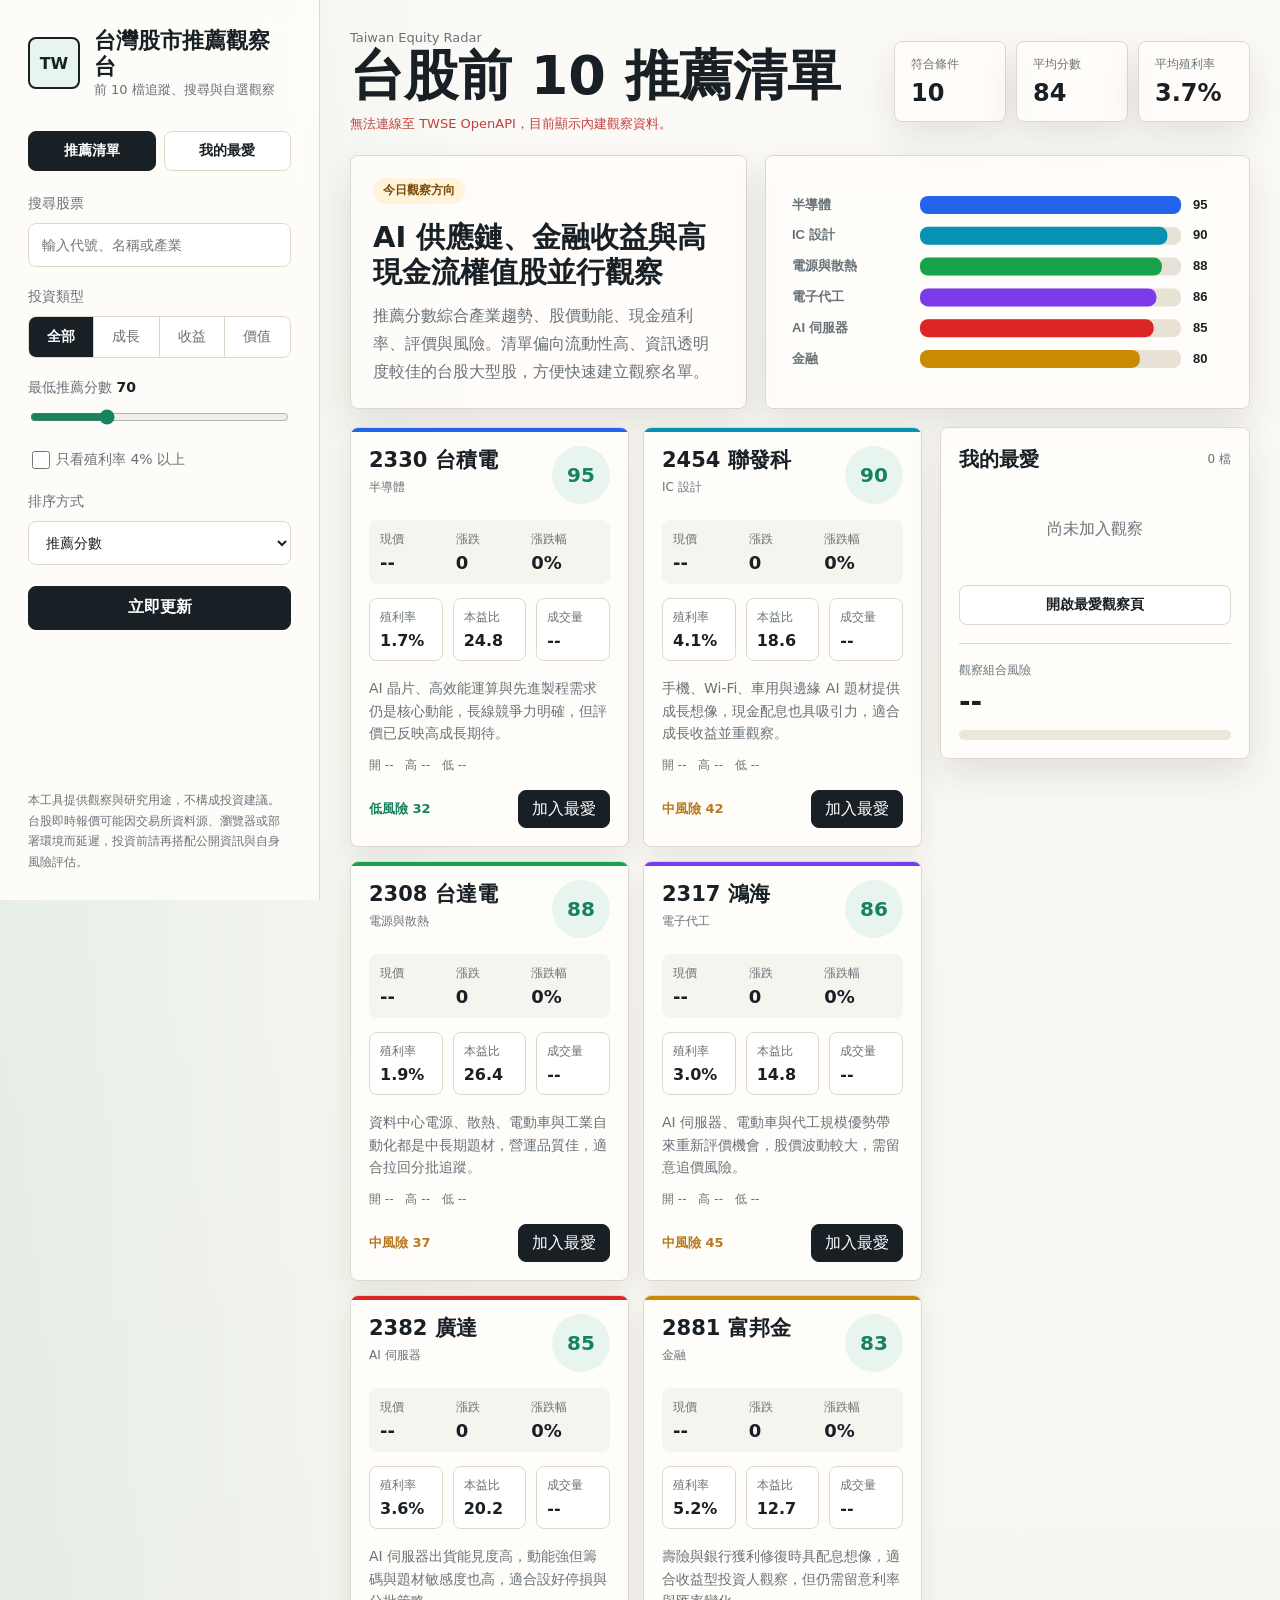
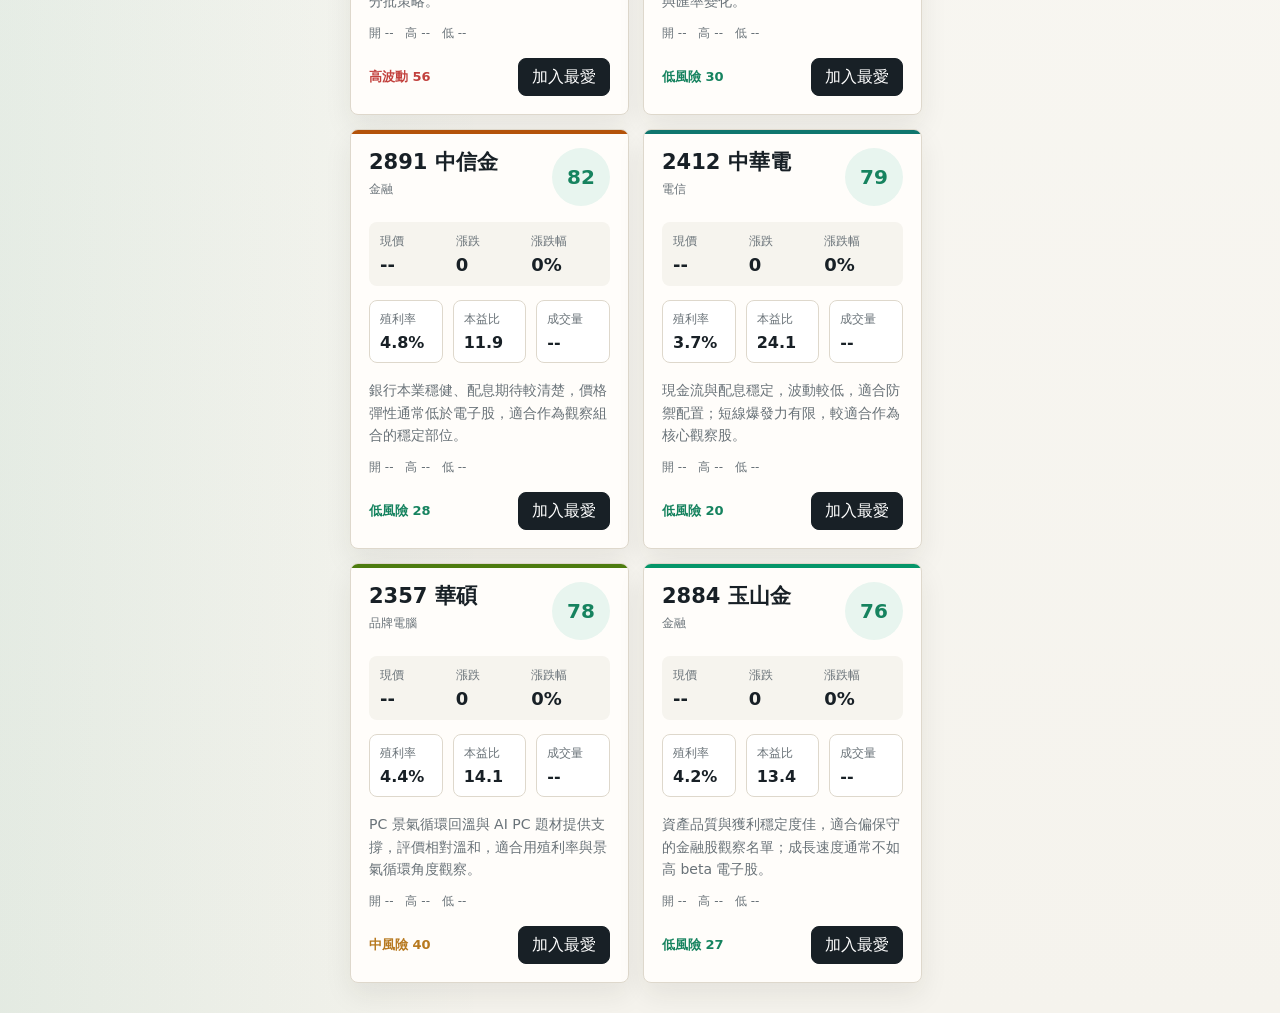
==== 股市/index.html @ 2d3bcb53 "Add files via upload" ====
<!doctype html>
<html lang="zh-Hant">
  <head>
    <meta charset="utf-8" />
    <meta name="viewport" content="width=device-width, initial-scale=1" />
    <title>台灣股市推薦觀察台</title>
    <link rel="stylesheet" href="styles.css" />
  </head>
  <body data-page="home">
    <div class="app-shell">
      <aside class="sidebar" aria-label="篩選工具">
        <div class="brand">
          <div class="brand-mark" aria-hidden="true">TW</div>
          <div>
            <h1>台灣股市推薦觀察台</h1>
            <p>前 10 檔追蹤、搜尋與自選觀察</p>
          </div>
        </div>

        <nav class="page-nav" aria-label="頁面切換">
          <a class="active" href="index.html">推薦清單</a>
          <a href="favorites.html">我的最愛</a>
        </nav>

        <label class="field">
          <span>搜尋股票</span>
          <input id="searchInput" type="search" placeholder="輸入代號、名稱或產業" autocomplete="off" />
        </label>

        <div class="field">
          <span>投資類型</span>
          <div class="segmented" role="group" aria-label="投資類型">
            <button class="active" data-style="all" type="button">全部</button>
            <button data-style="growth" type="button">成長</button>
            <button data-style="income" type="button">收益</button>
            <button data-style="value" type="button">價值</button>
          </div>
        </div>

        <label class="field">
          <span>最低推薦分數 <b id="scoreLabel">70</b></span>
          <input id="scoreRange" type="range" min="60" max="95" value="70" />
        </label>

        <label class="field checkbox-field">
          <input id="dividendOnly" type="checkbox" />
          <span>只看殖利率 4% 以上</span>
        </label>

        <div class="field">
          <span>排序方式</span>
          <select id="sortSelect">
            <option value="score">推薦分數</option>
            <option value="changePercent">即時漲跌幅</option>
            <option value="price">股價</option>
            <option value="yield">殖利率</option>
            <option value="momentum">動能</option>
            <option value="risk">風險較低</option>
          </select>
        </div>

        <button id="refreshButton" class="refresh-button" type="button">立即更新</button>

        <p class="disclaimer">
          本工具提供觀察與研究用途，不構成投資建議。台股即時報價可能因交易所資料源、瀏覽器或部署環境而延遲，投資前請再搭配公開資訊與自身風險評估。
        </p>
      </aside>

      <main class="workspace">
        <section class="topbar" aria-label="市場摘要">
          <div>
            <p class="eyebrow">Taiwan Equity Radar</p>
            <h2>台股前 10 推薦清單</h2>
            <p class="data-status" id="dataStatus">準備讀取台股報價...</p>
          </div>
          <div class="market-stats">
            <div>
              <span>符合條件</span>
              <strong id="matchCount">0</strong>
            </div>
            <div>
              <span>平均分數</span>
              <strong id="avgScore">0</strong>
            </div>
            <div>
              <span>平均殖利率</span>
              <strong id="avgYield">0%</strong>
            </div>
          </div>
        </section>

        <section class="insight-band" aria-label="推薦邏輯">
          <div class="headline-panel">
            <span class="tag">今日觀察方向</span>
            <h3>AI 供應鏈、金融收益與高現金流權值股並行觀察</h3>
            <p>
              推薦分數綜合產業趨勢、股價動能、現金殖利率、評價與風險。清單偏向流動性高、資訊透明度較佳的台股大型股，方便快速建立觀察名單。
            </p>
          </div>
          <div class="chart-panel">
            <canvas id="sectorChart" width="520" height="240" aria-label="產業平均推薦分數"></canvas>
          </div>
        </section>

        <section class="content-grid">
          <div class="recommendations" id="stockGrid" aria-live="polite"></div>

          <aside class="watch-panel" aria-label="我的最愛觀察">
            <div class="panel-heading">
              <h3>我的最愛</h3>
              <span id="watchCount">0 檔</span>
            </div>
            <div id="watchList" class="watch-list empty">尚未加入觀察</div>
            <a class="detail-link" href="favorites.html">開啟最愛觀察頁</a>
            <div class="risk-box">
              <span>觀察組合風險</span>
              <strong id="portfolioRisk">--</strong>
              <div class="risk-meter">
                <i id="riskFill"></i>
              </div>
            </div>
          </aside>
        </section>
      </main>
    </div>

    <script src="app.js"></script>
  </body>
</html>
---- 股市/styles.css ----
:root {
  color-scheme: light;
  --bg: #f5f3ed;
  --panel: #fffdfa;
  --ink: #182026;
  --muted: #697278;
  --line: #ded8cc;
  --green: #16835f;
  --red: #c2413d;
  --amber: #b7791f;
  --blue: #2563eb;
  --teal: #0891b2;
  --soft-green: #e8f5ef;
  --soft-amber: #fff4d9;
  --shadow: 0 16px 38px rgba(38, 32, 24, 0.11);
}

* {
  box-sizing: border-box;
}

body {
  margin: 0;
  min-height: 100vh;
  background:
    linear-gradient(90deg, rgba(22, 131, 95, 0.08), transparent 38%),
    linear-gradient(180deg, #fbfaf6 0%, var(--bg) 100%);
  color: var(--ink);
  font-family:
    "Noto Sans TC", "Microsoft JhengHei", system-ui, -apple-system, BlinkMacSystemFont, sans-serif;
}

button,
input,
select {
  font: inherit;
}

button {
  transition:
    transform 0.16s ease,
    border-color 0.16s ease,
    background 0.16s ease;
}

button:hover {
  transform: translateY(-1px);
}

h1,
h2,
h3,
p {
  margin: 0;
}

.app-shell {
  display: grid;
  grid-template-columns: 320px minmax(0, 1fr);
  min-height: 100vh;
}

.sidebar {
  position: sticky;
  top: 0;
  height: 100vh;
  padding: 28px;
  border-right: 1px solid var(--line);
  background: rgba(255, 253, 250, 0.9);
  backdrop-filter: blur(18px);
}

.brand {
  display: flex;
  align-items: center;
  gap: 14px;
  margin-bottom: 32px;
}

.brand-mark {
  display: grid;
  width: 52px;
  height: 52px;
  place-items: center;
  border: 2px solid var(--ink);
  border-radius: 8px;
  background: var(--soft-green);
  font-weight: 900;
}

.brand h1 {
  font-size: 22px;
  line-height: 1.2;
}

.brand p,
.eyebrow,
.data-status {
  color: var(--muted);
  font-size: 13px;
}

.data-status {
  margin-top: 10px;
}

.data-status[data-tone="ok"] {
  color: var(--green);
}

.data-status[data-tone="warn"] {
  color: var(--red);
}

.field {
  display: grid;
  gap: 10px;
  margin-bottom: 21px;
  color: var(--muted);
  font-size: 14px;
}

.field b {
  color: var(--ink);
}

.page-nav {
  display: grid;
  grid-template-columns: 1fr 1fr;
  gap: 8px;
  margin-bottom: 24px;
}

.page-nav a,
.detail-link,
.return-link {
  display: inline-flex;
  align-items: center;
  justify-content: center;
  min-height: 40px;
  border: 1px solid var(--line);
  border-radius: 8px;
  background: #fff;
  color: var(--ink);
  font-size: 14px;
  font-weight: 800;
  text-decoration: none;
}

.page-nav a.active,
.return-link {
  border-color: var(--ink);
  background: var(--ink);
  color: #fff;
}

.detail-link {
  width: 100%;
  margin-top: 14px;
}

input[type="search"],
select {
  width: 100%;
  min-height: 44px;
  border: 1px solid var(--line);
  border-radius: 8px;
  background: #fff;
  color: var(--ink);
  padding: 0 13px;
  outline: none;
}

input[type="search"]:focus,
select:focus {
  border-color: var(--teal);
  box-shadow: 0 0 0 3px rgba(8, 145, 178, 0.15);
}

input[type="range"],
.checkbox-field input {
  accent-color: var(--green);
}

.segmented {
  display: grid;
  grid-template-columns: repeat(4, 1fr);
  border: 1px solid var(--line);
  border-radius: 8px;
  overflow: hidden;
  background: #fff;
}

.segmented button {
  min-height: 40px;
  border: 0;
  border-right: 1px solid var(--line);
  background: transparent;
  color: var(--muted);
  cursor: pointer;
}

.segmented button:last-child {
  border-right: 0;
}

.segmented button.active {
  background: var(--ink);
  color: #fff;
  font-weight: 700;
}

.checkbox-field {
  grid-template-columns: 18px 1fr;
  align-items: center;
  gap: 10px;
}

.checkbox-field input {
  width: 18px;
  height: 18px;
}

.refresh-button {
  width: 100%;
  min-height: 44px;
  border: 1px solid var(--ink);
  border-radius: 8px;
  background: var(--ink);
  color: #fff;
  cursor: pointer;
  font-weight: 800;
}

.refresh-button:disabled {
  opacity: 0.58;
  cursor: wait;
}

.disclaimer {
  position: absolute;
  right: 28px;
  bottom: 28px;
  left: 28px;
  color: var(--muted);
  font-size: 12px;
  line-height: 1.7;
}

.workspace {
  padding: 30px;
}

.topbar,
.insight-band,
.content-grid {
  max-width: 1240px;
  margin: 0 auto;
}

.topbar {
  display: flex;
  align-items: center;
  justify-content: space-between;
  gap: 24px;
  margin-bottom: 22px;
}

.topbar h2 {
  margin-top: 3px;
  font-size: clamp(32px, 5vw, 54px);
  line-height: 1.05;
}

.market-stats {
  display: grid;
  grid-template-columns: repeat(3, minmax(92px, 1fr));
  gap: 10px;
}

.market-stats div,
.headline-panel,
.chart-panel,
.watch-panel {
  border: 1px solid var(--line);
  border-radius: 8px;
  background: rgba(255, 253, 250, 0.92);
  box-shadow: var(--shadow);
}

.market-stats div {
  min-width: 112px;
  padding: 14px 16px;
}

.market-stats span,
.stock-meta,
.metric span,
.risk-box span,
.panel-heading span,
.quote-strip span,
.session-row {
  display: block;
  color: var(--muted);
  font-size: 12px;
}

.market-stats strong {
  display: block;
  margin-top: 6px;
  font-size: 24px;
}

.insight-band {
  display: grid;
  grid-template-columns: minmax(280px, 0.9fr) minmax(340px, 1.1fr);
  gap: 18px;
  margin-bottom: 18px;
}

.headline-panel,
.chart-panel {
  padding: 22px;
}

.tag {
  display: inline-flex;
  align-items: center;
  min-height: 26px;
  padding: 0 10px;
  border-radius: 999px;
  background: var(--soft-amber);
  color: #7a4a08;
  font-size: 12px;
  font-weight: 800;
}

.headline-panel h3 {
  margin-top: 16px;
  font-size: 29px;
  line-height: 1.22;
}

.headline-panel p {
  margin-top: 12px;
  color: var(--muted);
  line-height: 1.75;
}

.chart-panel {
  min-height: 248px;
}

canvas {
  display: block;
  width: 100%;
  height: 100%;
}

.content-grid {
  display: grid;
  grid-template-columns: minmax(0, 1fr) 310px;
  gap: 18px;
  align-items: start;
}

.favorite-layout {
  display: grid;
  grid-template-columns: minmax(0, 1fr) 320px;
  gap: 18px;
  max-width: 1240px;
  margin: 0 auto;
  align-items: start;
}

.favorites-topbar {
  align-items: flex-start;
}

.favorite-grid {
  grid-template-columns: repeat(2, minmax(0, 1fr));
}

.favorite-side {
  top: 30px;
}

.favorite-summary {
  display: grid;
  gap: 10px;
  margin-top: 20px;
}

.favorite-summary div {
  padding: 14px;
  border: 1px solid var(--line);
  border-radius: 8px;
  background: #fff;
}

.favorite-summary span {
  display: block;
  color: var(--muted);
  font-size: 12px;
}

.favorite-summary strong {
  display: block;
  margin-top: 6px;
  font-size: 24px;
}

.sidebar-risk {
  margin-top: 20px;
  padding-top: 20px;
}

.section-heading {
  margin-bottom: 14px;
}

.section-heading h3 {
  font-size: 24px;
}

.section-heading p {
  margin-top: 6px;
  color: var(--muted);
  font-size: 14px;
}

.recommendations {
  display: grid;
  grid-template-columns: repeat(2, minmax(0, 1fr));
  gap: 14px;
}

.stock-card {
  position: relative;
  overflow: hidden;
  border: 1px solid var(--line);
  border-radius: 8px;
  background: var(--panel);
  box-shadow: 0 12px 28px rgba(38, 32, 24, 0.08);
  padding: 18px;
}

.stock-card::before {
  content: "";
  position: absolute;
  inset: 0 0 auto;
  height: 4px;
  background: var(--accent, var(--green));
}

.stock-head {
  display: flex;
  justify-content: space-between;
  gap: 12px;
}

.stock-title {
  min-width: 0;
}

.stock-title h3 {
  overflow-wrap: anywhere;
  font-size: 21px;
}

.stock-meta {
  margin-top: 5px;
}

.score-badge {
  display: grid;
  flex: 0 0 58px;
  width: 58px;
  height: 58px;
  place-items: center;
  border-radius: 50%;
  background: var(--soft-green);
  color: var(--green);
  font-size: 20px;
  font-weight: 900;
}

.quote-strip {
  display: grid;
  grid-template-columns: repeat(3, 1fr);
  gap: 8px;
  margin: 16px 0 14px;
  padding: 11px;
  border-radius: 8px;
  background: #f6f4ee;
}

.quote-strip strong {
  display: block;
  margin-top: 4px;
  color: var(--ink);
  font-size: 18px;
}

.quote-strip.up strong,
.up {
  color: var(--red);
}

.quote-strip.down strong,
.down {
  color: var(--green);
}

.flat {
  color: var(--muted);
}

.metrics {
  display: grid;
  grid-template-columns: repeat(3, 1fr);
  gap: 10px;
  margin: 0 0 16px;
}

.metric {
  min-width: 0;
  padding: 10px;
  border: 1px solid var(--line);
  border-radius: 8px;
  background: #fff;
}

.metric strong {
  display: block;
  margin-top: 5px;
  overflow-wrap: anywhere;
}

.reason {
  min-height: 68px;
  color: var(--muted);
  font-size: 14px;
  line-height: 1.6;
}

.session-row {
  display: flex;
  flex-wrap: wrap;
  gap: 8px 12px;
  margin-top: 12px;
}

.card-actions {
  display: flex;
  align-items: center;
  justify-content: space-between;
  gap: 10px;
  margin-top: 16px;
}

.risk-pill {
  color: var(--risk-color);
  font-size: 13px;
  font-weight: 800;
}

.watch-btn {
  min-height: 38px;
  border: 1px solid var(--ink);
  border-radius: 8px;
  background: var(--ink);
  color: #fff;
  padding: 0 13px;
  cursor: pointer;
  white-space: nowrap;
}

.watch-btn.added {
  background: #fff;
  color: var(--ink);
}

.watch-panel {
  position: sticky;
  top: 30px;
  padding: 18px;
}

.panel-heading {
  display: flex;
  align-items: center;
  justify-content: space-between;
  margin-bottom: 14px;
}

.panel-heading h3 {
  font-size: 20px;
}

.watch-list {
  display: grid;
  gap: 10px;
  min-height: 84px;
}

.watch-list.empty {
  align-content: center;
  color: var(--muted);
  text-align: center;
}

.watch-item {
  display: grid;
  grid-template-columns: 1fr auto;
  gap: 8px;
  align-items: center;
  padding: 11px;
  border: 1px solid var(--line);
  border-radius: 8px;
  background: #fff;
}

.watch-item strong {
  display: block;
  margin-bottom: 3px;
}

.watch-item span {
  font-size: 12px;
}

.remove-btn {
  width: 34px;
  height: 34px;
  border: 1px solid var(--line);
  border-radius: 8px;
  background: #fff;
  cursor: pointer;
  font-size: 20px;
  line-height: 1;
}

.risk-box {
  margin-top: 18px;
  padding-top: 18px;
  border-top: 1px solid var(--line);
}

.risk-box strong {
  display: block;
  margin-top: 6px;
  font-size: 28px;
}

.risk-meter {
  height: 10px;
  margin-top: 12px;
  overflow: hidden;
  border-radius: 999px;
  background: #ece7dc;
}

.risk-meter i {
  display: block;
  width: 0%;
  height: 100%;
  border-radius: inherit;
  background: var(--green);
  transition: width 0.25s ease;
}

.empty-state {
  grid-column: 1 / -1;
  padding: 46px 24px;
  border: 1px dashed var(--line);
  border-radius: 8px;
  background: rgba(255, 253, 250, 0.84);
  color: var(--muted);
  text-align: center;
}

@media (max-width: 1080px) {
  .app-shell,
  .content-grid,
  .insight-band,
  .favorite-layout {
    grid-template-columns: 1fr;
  }

  .sidebar,
  .watch-panel {
    position: static;
    height: auto;
  }

  .disclaimer {
    position: static;
    margin-top: 24px;
  }
}

@media (max-width: 760px) {
  .workspace,
  .sidebar {
    padding: 18px;
  }

  .topbar {
    align-items: stretch;
    flex-direction: column;
  }

  .market-stats,
  .recommendations,
  .metrics,
  .quote-strip {
    grid-template-columns: 1fr;
  }

  .segmented {
    grid-template-columns: repeat(2, 1fr);
  }
}
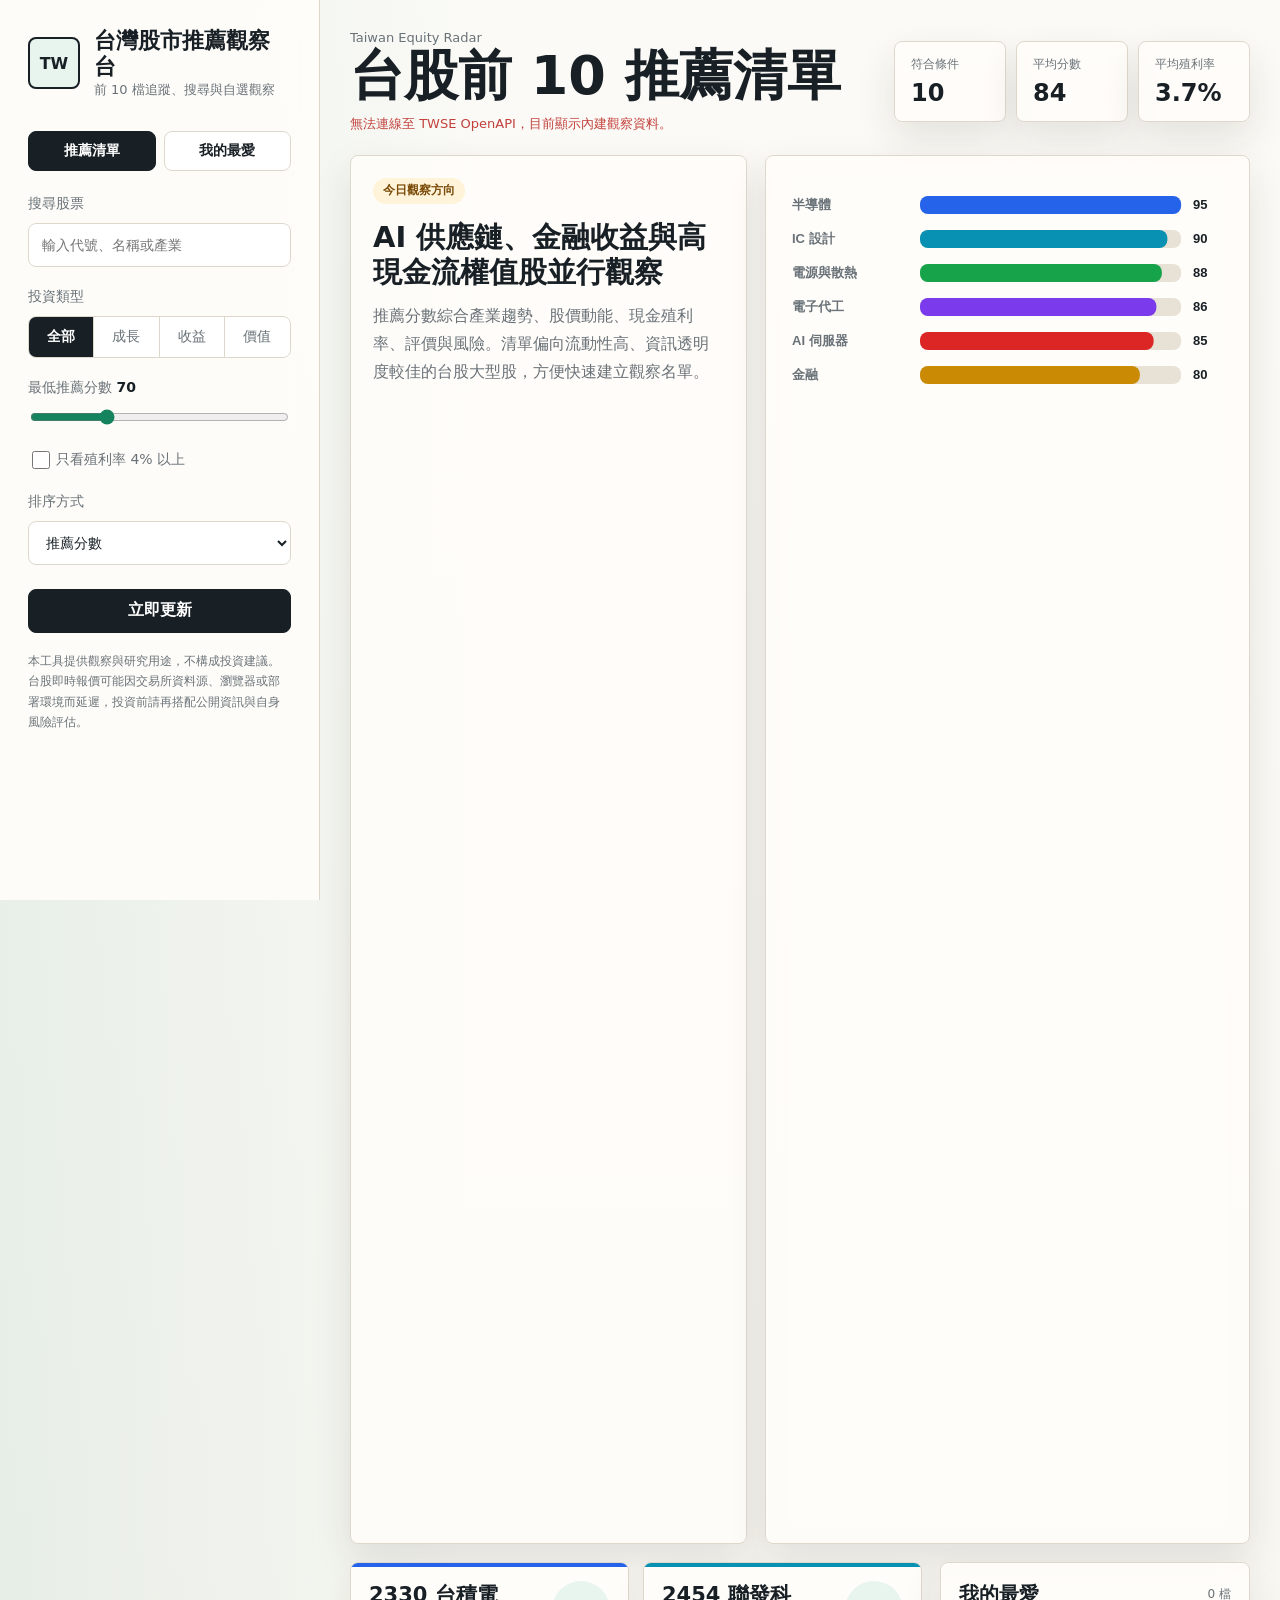
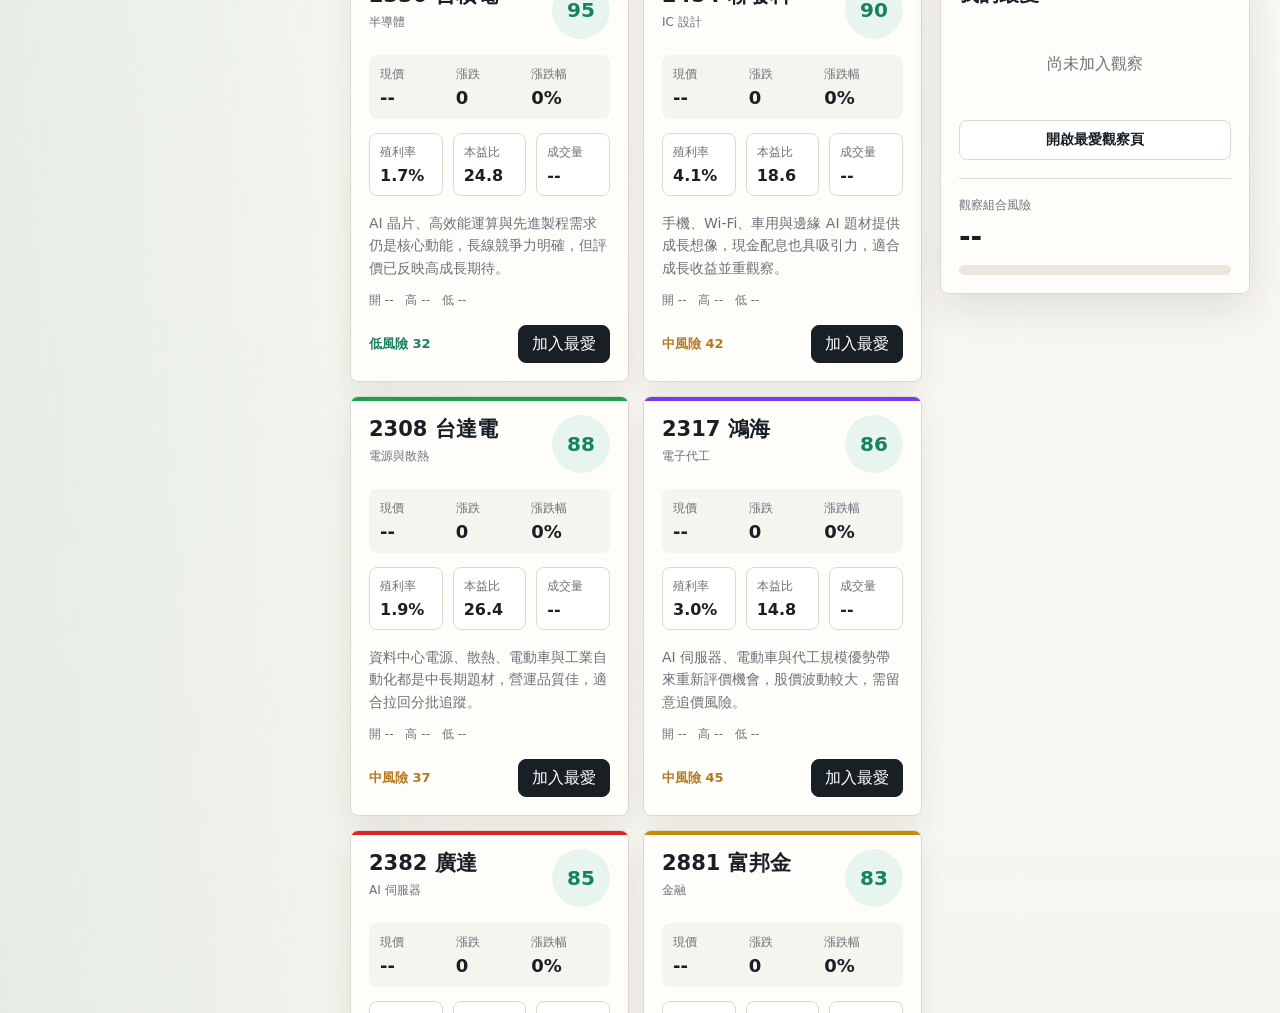
==== commit c6925335: "Add files via upload" ====
--- a/股市/index.html
+++ b/股市/index.html
@@ -4,7 +4,7 @@
     <meta charset="utf-8" />
     <meta name="viewport" content="width=device-width, initial-scale=1" />
     <title>台灣股市推薦觀察台</title>
-    <link rel="stylesheet" href="styles.css" />
+    <link rel="stylesheet" href="styles.css?v=20260601-3" />
   </head>
   <body data-page="home">
     <div class="app-shell">
@@ -59,11 +59,12 @@
           </select>
         </div>
 
-        <button id="refreshButton" class="refresh-button" type="button">立即更新</button>
-
-        <p class="disclaimer">
-          本工具提供觀察與研究用途，不構成投資建議。台股即時報價可能因交易所資料源、瀏覽器或部署環境而延遲，投資前請再搭配公開資訊與自身風險評估。
-        </p>
+        <div class="sidebar-action-panel">
+          <button id="refreshButton" class="update-button" type="button">立即更新</button>
+          <p class="sidebar-note">
+            本工具提供觀察與研究用途，不構成投資建議。台股即時報價可能因交易所資料源、瀏覽器或部署環境而延遲，投資前請再搭配公開資訊與自身風險評估。
+          </p>
+        </div>
       </aside>
 
       <main class="workspace">
--- a/股市/styles.css
+++ b/股市/styles.css
@@ -64,6 +64,7 @@
   position: sticky;
   top: 0;
   height: 100vh;
+  overflow-y: auto;
   padding: 28px;
   border-right: 1px solid var(--line);
   background: rgba(255, 253, 250, 0.9);
@@ -221,27 +222,45 @@
   height: 18px;
 }
 
-.refresh-button {
+.sidebar-action-panel {
+  position: relative;
+  z-index: 0;
+  display: grid;
+  gap: 18px;
+  margin-top: 24px;
+}
+
+.sidebar-action-panel .update-button {
+  position: static;
+  display: flex;
+  align-items: center;
+  justify-content: center;
   width: 100%;
   min-height: 44px;
+  margin: 0;
   border: 1px solid var(--ink);
   border-radius: 8px;
   background: var(--ink);
   color: #fff;
   cursor: pointer;
   font-weight: 800;
-}
-
-.refresh-button:disabled {
+  transform: none;
+}
+
+.sidebar-action-panel .update-button:hover {
+  transform: none;
+}
+
+.sidebar-action-panel .update-button:disabled {
   opacity: 0.58;
   cursor: wait;
 }
 
-.disclaimer {
-  position: absolute;
-  right: 28px;
-  bottom: 28px;
-  left: 28px;
+.sidebar-action-panel .sidebar-note {
+  position: static;
+  display: block;
+  clear: both;
+  margin: 0;
   color: var(--muted);
   font-size: 12px;
   line-height: 1.7;
@@ -694,7 +713,7 @@
     height: auto;
   }
 
-  .disclaimer {
+  .sidebar-note {
     position: static;
     margin-top: 24px;
   }
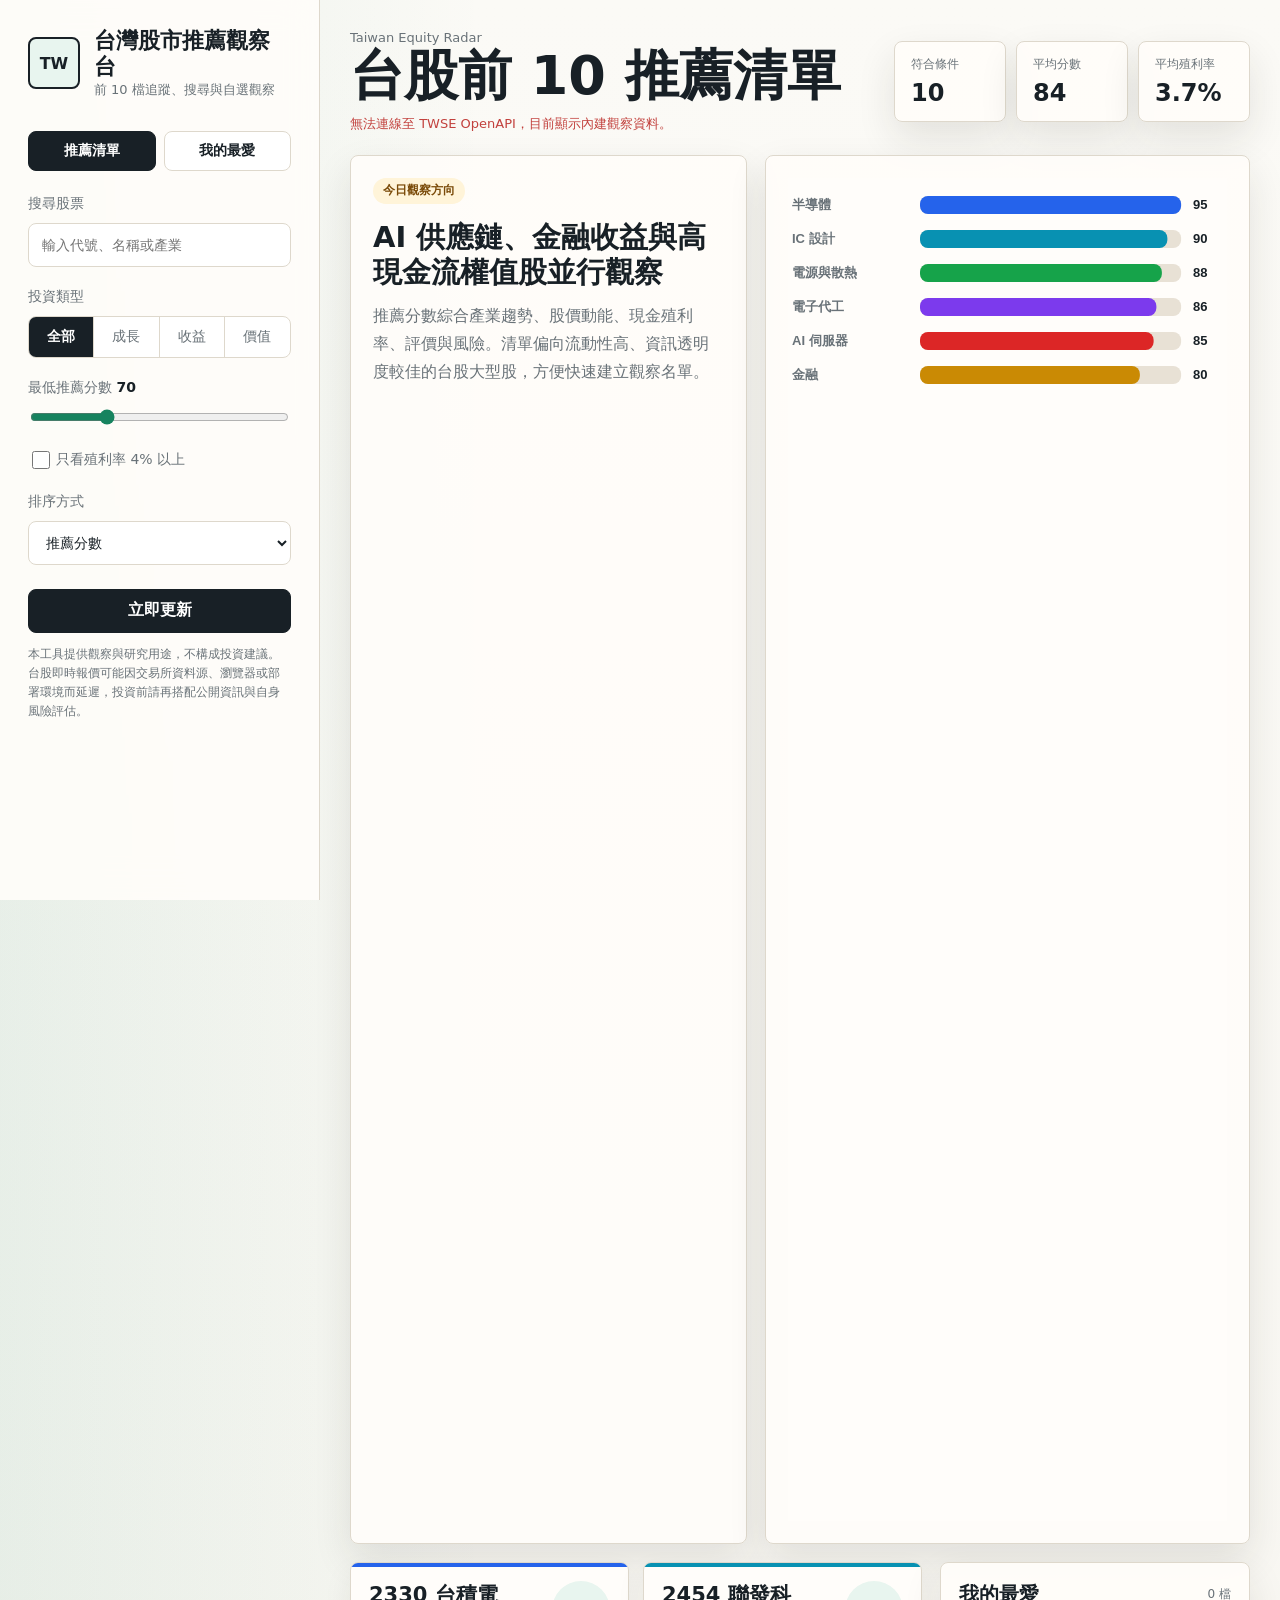
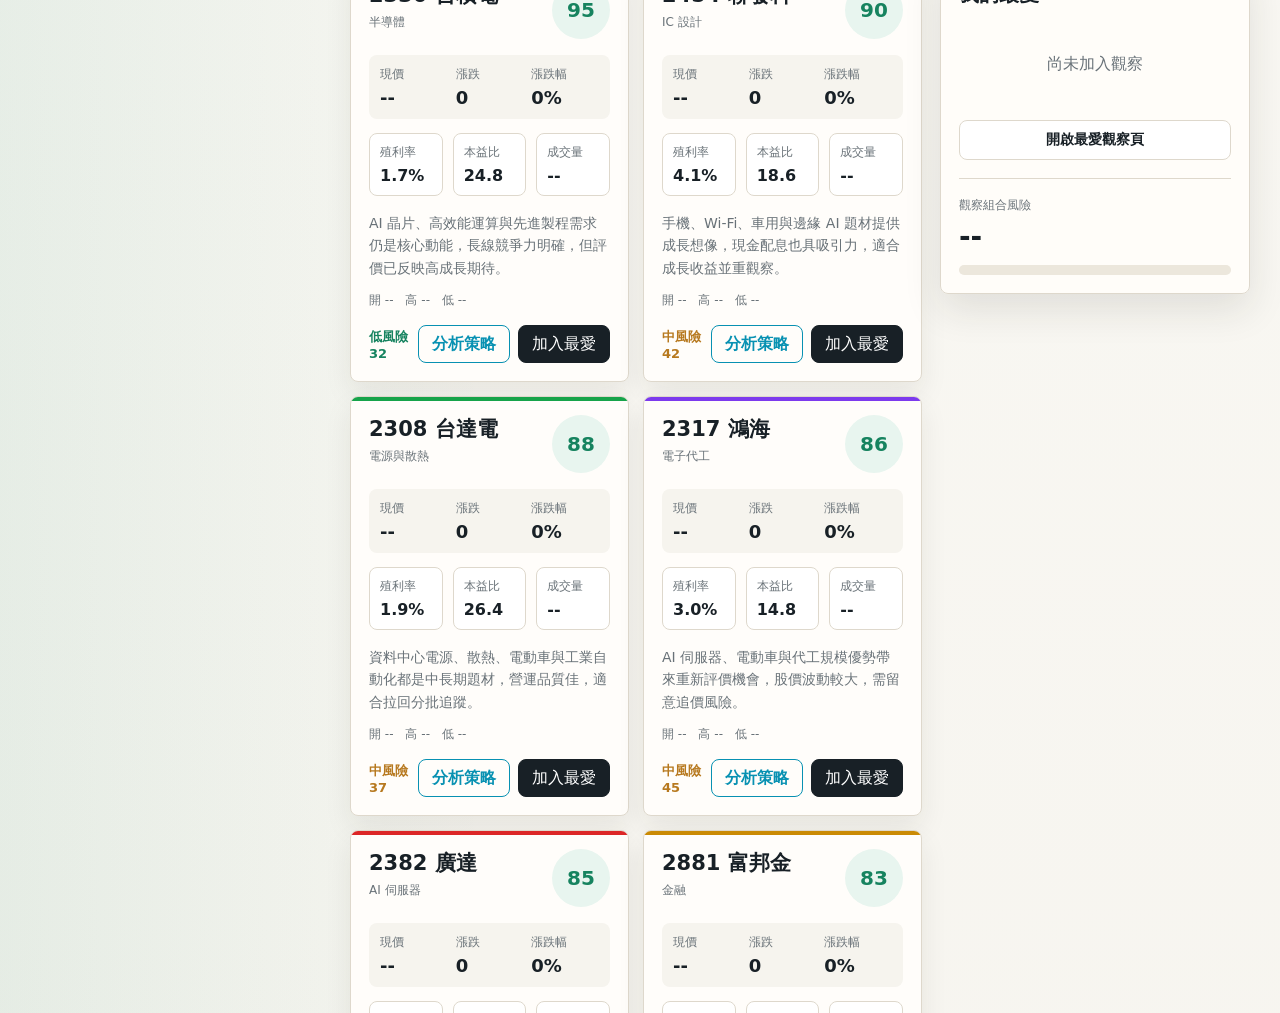
==== commit 9a6017d9: "Add files via upload" ====
--- a/股市/index.html
+++ b/股市/index.html
@@ -125,6 +125,16 @@
       </main>
     </div>
 
+    <!-- 策略與分析模態視窗 -->
+    <div id="analysisModal" class="modal-overlay" aria-hidden="true" role="dialog" aria-labelledby="modalTitle">
+      <div class="modal-content">
+        <button class="modal-close-btn" id="closeModalBtn" aria-label="關閉視窗">&times;</button>
+        <div id="modalBody" class="modal-body">
+          <!-- 內容由 JavaScript 動態生成 -->
+        </div>
+      </div>
+    </div>
+
     <script src="app.js"></script>
   </body>
 </html>
--- a/股市/styles.css
+++ b/股市/styles.css
@@ -222,33 +222,33 @@
   height: 18px;
 }
 
+/* --- 修改後的程式碼 --- */
+
 .sidebar-action-panel {
-  position: relative;
-  z-index: 0;
-  display: grid;
-  gap: 18px;
+  display: flex;         /* 改用 flex 佈局，確保子元素垂直乖乖排隊 */
+  flex-direction: column; 
+  gap: 12px;             /* 控制按鈕與下方提示文字的間距 */
   margin-top: 24px;
 }
 
 .sidebar-action-panel .update-button {
-  position: static;
   display: flex;
   align-items: center;
   justify-content: center;
   width: 100%;
   min-height: 44px;
-  margin: 0;
+  padding: 10px;         /* 加上內邊距防止文字在極端狀況下溢出 */
   border: 1px solid var(--ink);
   border-radius: 8px;
   background: var(--ink);
   color: #fff;
   cursor: pointer;
   font-weight: 800;
-  transform: none;
+  box-sizing: border-box; /* 確保高度包含 border 與 padding */
 }
 
 .sidebar-action-panel .update-button:hover {
-  transform: none;
+  background: #333;      /* 稍微加個滑入效果（可選） */
 }
 
 .sidebar-action-panel .update-button:disabled {
@@ -257,15 +257,11 @@
 }
 
 .sidebar-action-panel .sidebar-note {
-  position: static;
-  display: block;
-  clear: both;
-  margin: 0;
   color: var(--muted);
   font-size: 12px;
-  line-height: 1.7;
-}
-
+  line-height: 1.6;
+  margin: 0;             /* 清除外邊距干擾 */
+}
 .workspace {
   padding: 30px;
 }
@@ -741,3 +737,413 @@
     grid-template-columns: repeat(2, 1fr);
   }
 }
+
+/* ==========================================================================
+   個股策略與分析中心 (Modal & Strategy Analysis Center)
+   ========================================================================== */
+
+.card-buttons {
+  display: flex;
+  gap: 8px;
+}
+
+.analyze-btn {
+  min-height: 38px;
+  border: 1px solid var(--teal);
+  border-radius: 8px;
+  background: transparent;
+  color: var(--teal);
+  padding: 0 13px;
+  cursor: pointer;
+  white-space: nowrap;
+  font-weight: 700;
+  transition: all 0.16s ease;
+}
+
+.analyze-btn:hover {
+  background: var(--teal);
+  color: #fff;
+  box-shadow: 0 4px 12px rgba(8, 145, 178, 0.2);
+}
+
+.modal-overlay {
+  position: fixed;
+  inset: 0;
+  z-index: 1000;
+  display: flex;
+  align-items: center;
+  justify-content: center;
+  background: rgba(24, 32, 38, 0.4);
+  backdrop-filter: blur(8px);
+  -webkit-backdrop-filter: blur(8px);
+  opacity: 0;
+  pointer-events: none;
+  transition: opacity 0.28s cubic-bezier(0.4, 0, 0.2, 1);
+}
+
+.modal-overlay.active {
+  opacity: 1;
+  pointer-events: auto;
+}
+
+.modal-content {
+  position: relative;
+  width: 90%;
+  max-width: 860px;
+  max-height: 90vh;
+  border: 1px solid var(--line);
+  border-radius: 16px;
+  background: rgba(255, 253, 250, 0.96);
+  box-shadow: 0 24px 60px rgba(24, 32, 38, 0.25);
+  padding: 32px;
+  overflow-y: auto;
+  transform: scale(0.92) translateY(20px);
+  transition: transform 0.28s cubic-bezier(0.4, 0, 0.2, 1);
+}
+
+.modal-overlay.active .modal-content {
+  transform: scale(1) translateY(0);
+}
+
+.modal-close-btn {
+  position: absolute;
+  top: 18px;
+  right: 18px;
+  display: flex;
+  align-items: center;
+  justify-content: center;
+  width: 36px;
+  height: 36px;
+  border: 1px solid var(--line);
+  border-radius: 50%;
+  background: #fff;
+  color: var(--muted);
+  cursor: pointer;
+  font-size: 24px;
+  line-height: 1;
+  transition: all 0.16s ease;
+}
+
+.modal-close-btn:hover {
+  border-color: var(--ink);
+  color: var(--ink);
+  transform: rotate(90deg);
+}
+
+/* Modal Body Layout */
+.modal-grid {
+  display: grid;
+  grid-template-columns: 1.15fr 0.85fr;
+  gap: 28px;
+  margin-top: 12px;
+}
+
+/* Left Column */
+.analysis-info-col {
+  display: flex;
+  flex-direction: column;
+  gap: 20px;
+}
+
+.modal-stock-header {
+  border-bottom: 2px solid var(--line);
+  padding-bottom: 14px;
+}
+
+.modal-stock-title {
+  display: flex;
+  align-items: center;
+  gap: 12px;
+  flex-wrap: wrap;
+}
+
+.modal-stock-title h2 {
+  font-size: 26px;
+  font-weight: 900;
+  margin: 0;
+}
+
+.modal-stock-style-tag {
+  display: inline-flex;
+  align-items: center;
+  padding: 2px 10px;
+  border-radius: 6px;
+  font-size: 12px;
+  font-weight: 700;
+  text-transform: uppercase;
+}
+
+.modal-stock-style-tag.growth { background: var(--soft-green); color: var(--green); }
+.modal-stock-style-tag.income { background: var(--soft-amber); color: #7a4a08; }
+.modal-stock-style-tag.value { background: rgba(37, 99, 235, 0.1); color: var(--blue); }
+
+.modal-stock-subtitle {
+  display: flex;
+  gap: 16px;
+  margin-top: 6px;
+  color: var(--muted);
+  font-size: 14px;
+}
+
+/* Attributes Progress Bars */
+.indicators-panel {
+  display: flex;
+  flex-direction: column;
+  gap: 12px;
+  background: rgba(246, 244, 238, 0.6);
+  border-radius: 10px;
+  padding: 16px;
+}
+
+.indicator-row {
+  display: grid;
+  grid-template-columns: 80px 1fr 40px;
+  align-items: center;
+  gap: 12px;
+}
+
+.indicator-label {
+  font-size: 13px;
+  font-weight: 700;
+  color: var(--muted);
+}
+
+.indicator-progress-outer {
+  height: 8px;
+  background: rgba(222, 216, 204, 0.5);
+  border-radius: 99px;
+  overflow: hidden;
+}
+
+.indicator-progress-inner {
+  height: 100%;
+  border-radius: inherit;
+  width: 0%;
+  transition: width 0.6s cubic-bezier(0.16, 1, 0.3, 1);
+}
+
+.indicator-value {
+  font-size: 13px;
+  font-weight: 800;
+  text-align: right;
+  color: var(--ink);
+}
+
+/* Dynamic Analysis Section */
+.dynamic-analysis-box {
+  display: flex;
+  flex-direction: column;
+  gap: 14px;
+}
+
+.analysis-card {
+  padding: 14px 16px;
+  border-radius: 10px;
+  border: 1px solid var(--line);
+  background: #fff;
+  box-shadow: 0 4px 12px rgba(38, 32, 24, 0.03);
+}
+
+.analysis-card h4 {
+  margin: 0 0 6px 0;
+  font-size: 14px;
+  font-weight: 800;
+  display: flex;
+  align-items: center;
+  gap: 6px;
+  color: var(--ink);
+}
+
+.analysis-card p {
+  margin: 0;
+  font-size: 13px;
+  line-height: 1.6;
+  color: var(--muted);
+}
+
+/* Right Column */
+.strategy-calc-col {
+  display: flex;
+  flex-direction: column;
+  gap: 20px;
+  border-left: 1px solid var(--line);
+  padding-left: 28px;
+}
+
+.calc-box {
+  background: #fff;
+  border: 1px solid var(--line);
+  border-radius: 12px;
+  padding: 18px;
+  box-shadow: 0 8px 24px rgba(38, 32, 24, 0.04);
+}
+
+.calc-title {
+  font-size: 16px;
+  font-weight: 800;
+  margin-top: 0;
+  margin-bottom: 14px;
+  color: var(--ink);
+}
+
+.calc-input-group {
+  display: flex;
+  flex-direction: column;
+  gap: 14px;
+  margin-bottom: 18px;
+}
+
+.calc-field {
+  display: flex;
+  flex-direction: column;
+  gap: 6px;
+}
+
+.calc-field span {
+  font-size: 12px;
+  font-weight: 700;
+  color: var(--muted);
+}
+
+.calc-input-wrapper {
+  position: relative;
+  display: flex;
+  align-items: center;
+}
+
+.calc-input-wrapper input {
+  padding-right: 48px;
+}
+
+.calc-input-unit {
+  position: absolute;
+  right: 14px;
+  font-size: 13px;
+  font-weight: 700;
+  color: var(--muted);
+  pointer-events: none;
+}
+
+/* Calculator Results */
+.calc-results {
+  display: grid;
+  grid-template-columns: 1fr 1fr;
+  gap: 12px;
+  border-top: 1px dashed var(--line);
+  padding-top: 14px;
+}
+
+.calc-result-item {
+  display: flex;
+  flex-direction: column;
+  gap: 4px;
+}
+
+.calc-result-item span {
+  font-size: 11px;
+  color: var(--muted);
+  font-weight: 700;
+}
+
+.calc-result-item strong {
+  font-size: 18px;
+  font-weight: 800;
+  color: var(--ink);
+}
+
+.calc-result-item strong.highlight {
+  color: var(--teal);
+}
+
+/* Strategy Suggestion Panel */
+.strategy-suggest-panel {
+  display: flex;
+  flex-direction: column;
+  gap: 14px;
+}
+
+.target-levels-grid {
+  display: grid;
+  grid-template-columns: repeat(3, 1fr);
+  gap: 10px;
+}
+
+.level-card {
+  padding: 10px 6px;
+  border-radius: 8px;
+  text-align: center;
+  display: flex;
+  flex-direction: column;
+  gap: 4px;
+}
+
+.level-card.buy { background: rgba(8, 145, 178, 0.08); border: 1px solid rgba(8, 145, 178, 0.2); }
+.level-card.profit { background: rgba(194, 65, 61, 0.08); border: 1px solid rgba(194, 65, 61, 0.2); }
+.level-card.stop { background: rgba(22, 131, 95, 0.08); border: 1px solid rgba(22, 131, 95, 0.2); }
+
+.level-card span {
+  font-size: 11px;
+  font-weight: 700;
+  color: var(--muted);
+}
+
+.level-card strong {
+  font-size: 15px;
+  font-weight: 800;
+}
+
+.level-card.buy strong { color: var(--teal); }
+.level-card.profit strong { color: var(--red); }
+.level-card.stop strong { color: var(--green); }
+
+.strategy-advice-text {
+  padding: 14px;
+  background: var(--soft-amber);
+  border-left: 4px solid var(--amber);
+  border-radius: 0 8px 8px 0;
+}
+
+.strategy-advice-text h5 {
+  margin: 0 0 6px 0;
+  font-size: 13.5px;
+  font-weight: 800;
+  color: #7a4a08;
+}
+
+.strategy-advice-text p {
+  margin: 0;
+  font-size: 12.5px;
+  line-height: 1.6;
+  color: #5c3b0d;
+}
+
+.price-warning {
+  grid-column: 1 / -1;
+  font-size: 12px;
+  color: var(--red);
+  font-weight: 700;
+  text-align: center;
+  background: rgba(194, 65, 61, 0.05);
+  border-radius: 6px;
+  padding: 8px;
+  margin-top: 4px;
+  line-height: 1.4;
+}
+
+@media (max-width: 820px) {
+  .modal-content {
+    padding: 24px 18px;
+    width: 95%;
+  }
+  .modal-grid {
+    grid-template-columns: 1fr;
+    gap: 20px;
+  }
+  .strategy-calc-col {
+    border-left: 0;
+    padding-left: 0;
+    border-top: 1px solid var(--line);
+    padding-top: 20px;
+  }
+}
+
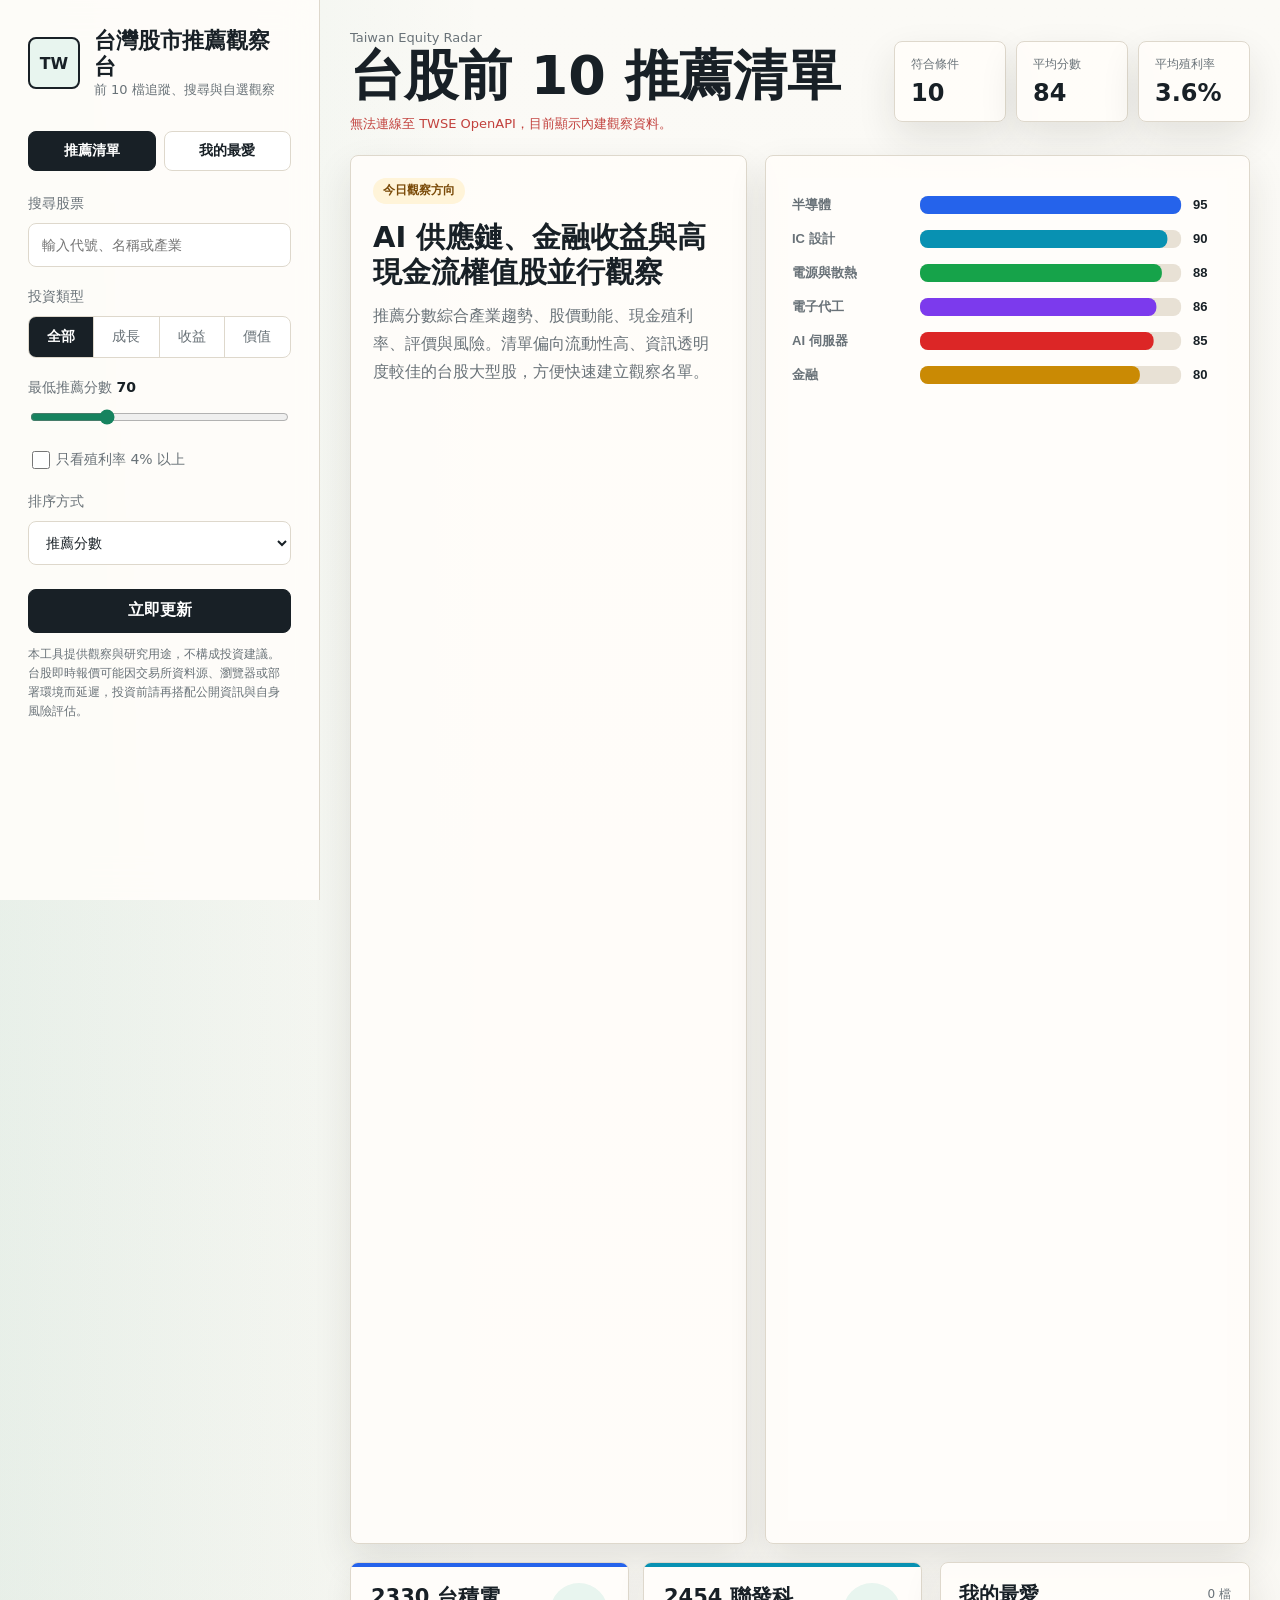
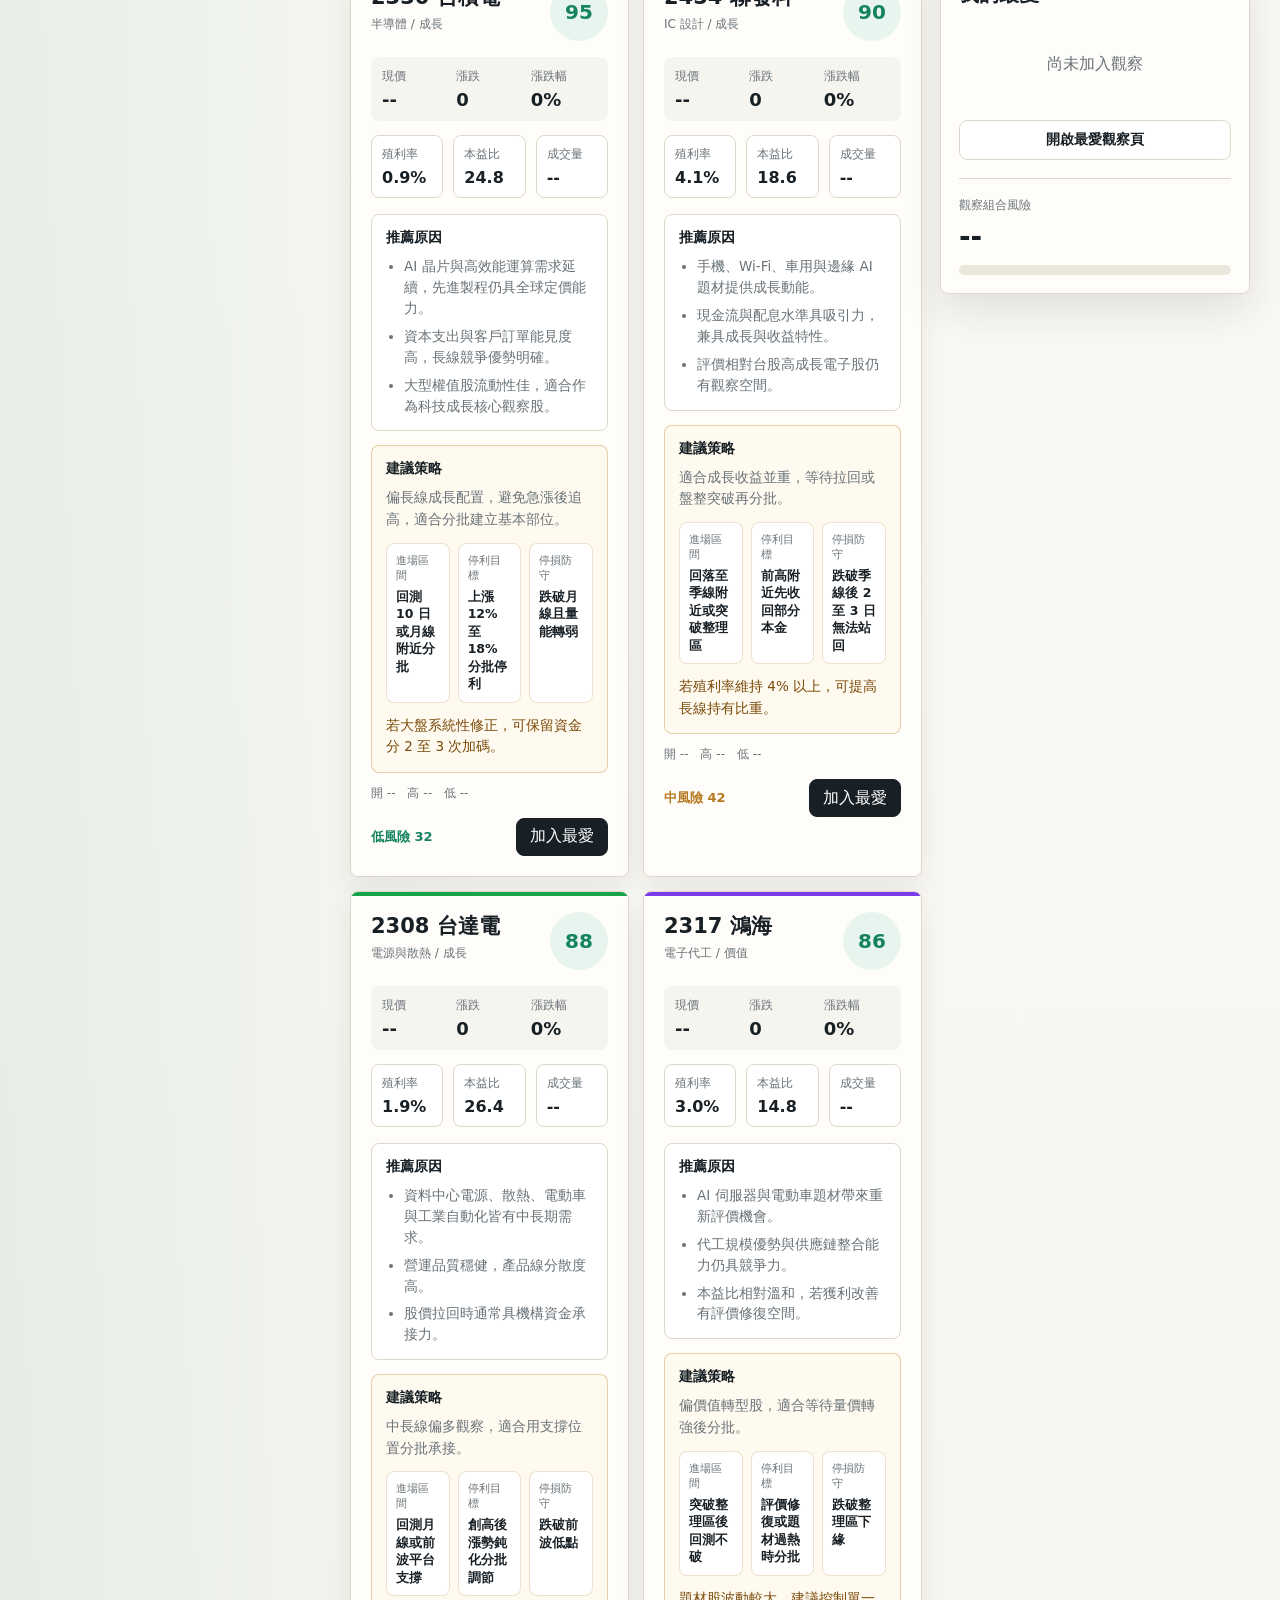
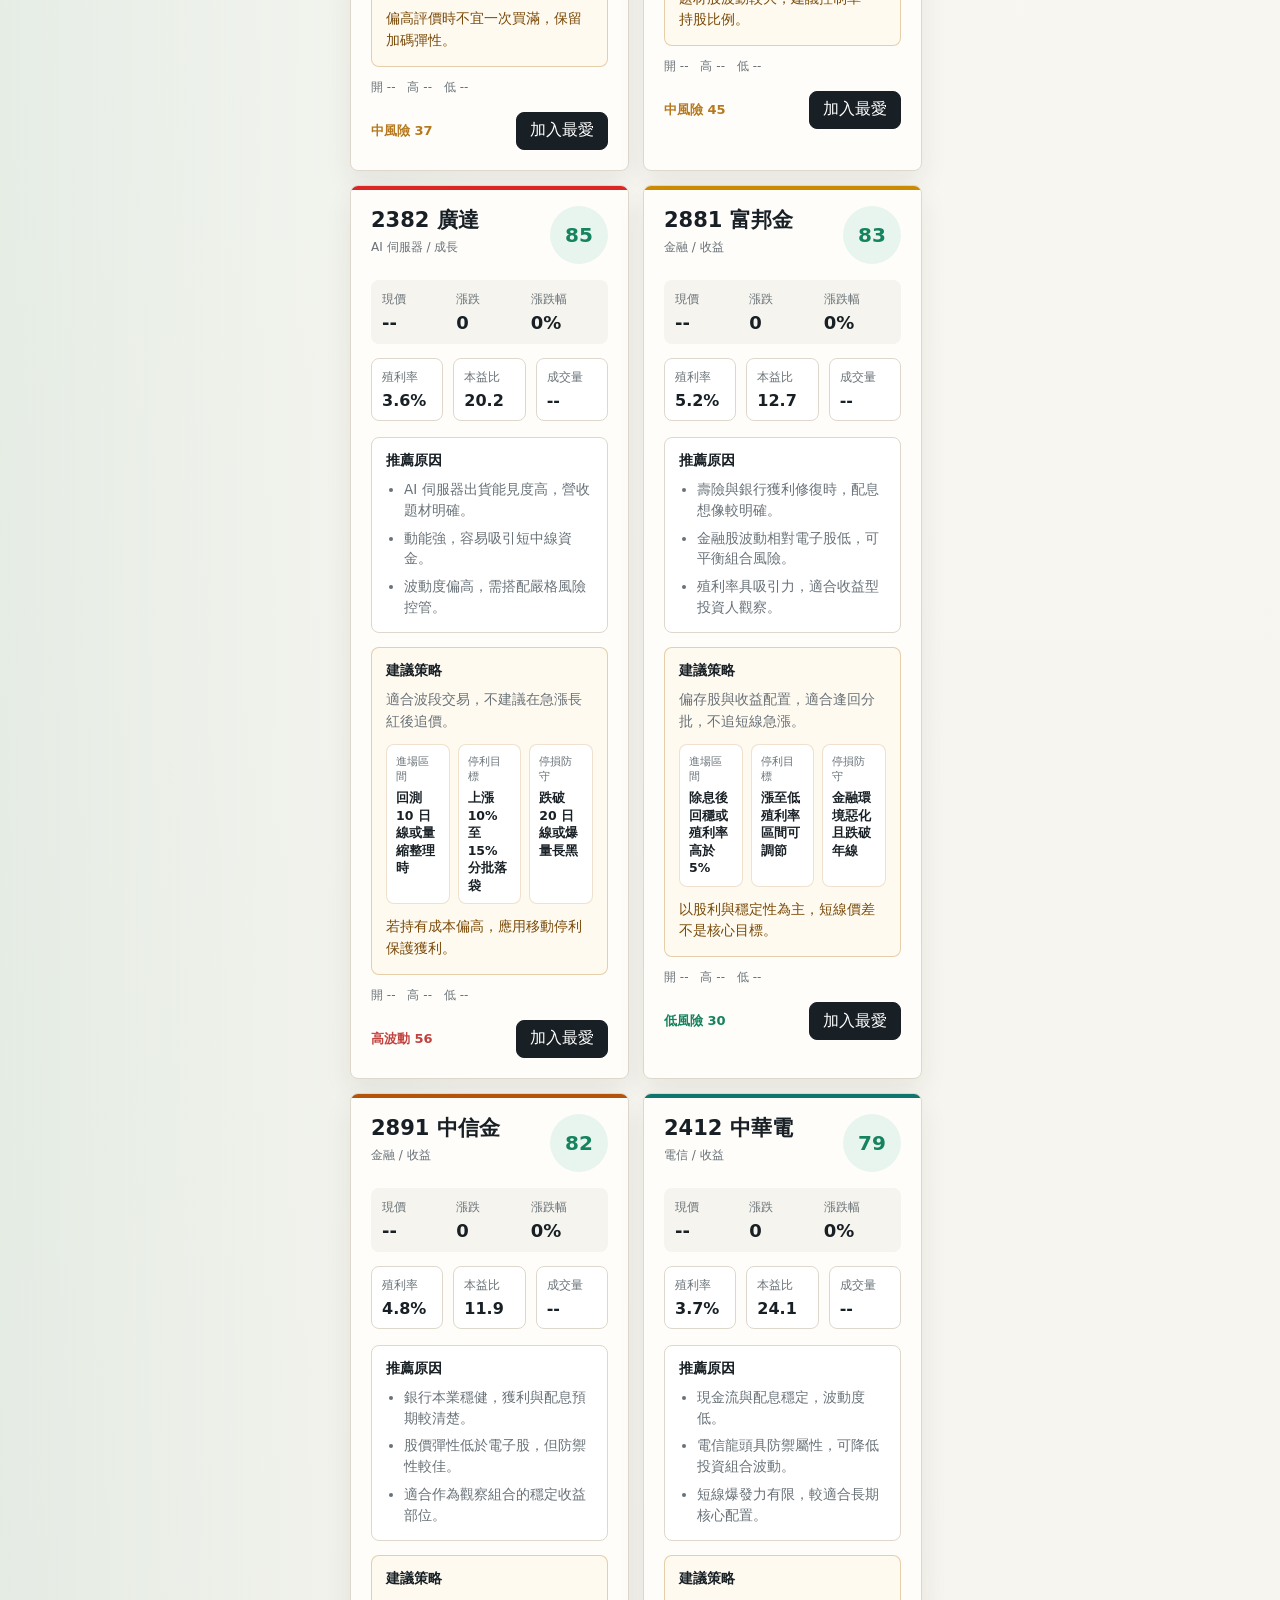
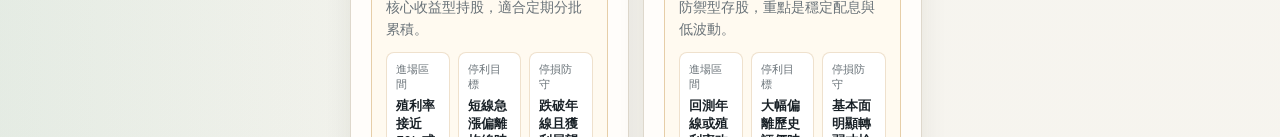
==== commit 8735e2e5: "Add files via upload" ====
--- a/股市/index.html
+++ b/股市/index.html
@@ -136,5 +136,6 @@
     </div>
 
     <script src="app.js"></script>
+    <script src="cards-link.js"></script>
   </body>
 </html>
--- a/股市/styles.css
+++ b/股市/styles.css
@@ -457,7 +457,17 @@
   border-radius: 8px;
   background: var(--panel);
   box-shadow: 0 12px 28px rgba(38, 32, 24, 0.08);
-  padding: 18px;
+  padding: 20px;
+  cursor: pointer;
+  transition: transform 0.22s cubic-bezier(0.25, 0.8, 0.25, 1),
+              border-color 0.22s ease,
+              box-shadow 0.22s ease;
+}
+
+.stock-card:hover {
+  transform: translateY(-4px);
+  border-color: var(--accent, var(--teal));
+  box-shadow: 0 16px 36px rgba(38, 32, 24, 0.12);
 }
 
 .stock-card::before {
@@ -559,6 +569,77 @@
   line-height: 1.6;
 }
 
+.analysis-block,
+.strategy-block {
+  margin-top: 14px;
+  padding: 14px;
+  border: 1px solid var(--line);
+  border-radius: 8px;
+  background: #fff;
+}
+
+.analysis-block h4,
+.strategy-block h4 {
+  margin: 0 0 9px;
+  color: var(--ink);
+  font-size: 14px;
+}
+
+.analysis-block ul {
+  display: grid;
+  gap: 7px;
+  margin: 0;
+  padding-left: 18px;
+  color: var(--muted);
+  font-size: 13.5px;
+  line-height: 1.55;
+}
+
+.strategy-block {
+  border-color: rgba(183, 121, 31, 0.34);
+  background: #fffaf0;
+}
+
+.strategy-block p {
+  margin: 0;
+  color: var(--muted);
+  font-size: 13.5px;
+  line-height: 1.6;
+}
+
+.strategy-grid {
+  display: grid;
+  grid-template-columns: repeat(3, minmax(0, 1fr));
+  gap: 8px;
+  margin: 12px 0;
+}
+
+.strategy-grid div {
+  min-width: 0;
+  padding: 9px;
+  border: 1px solid rgba(183, 121, 31, 0.22);
+  border-radius: 8px;
+  background: #fff;
+}
+
+.strategy-grid span {
+  display: block;
+  color: var(--muted);
+  font-size: 11px;
+}
+
+.strategy-grid strong {
+  display: block;
+  margin-top: 5px;
+  color: var(--ink);
+  font-size: 12.5px;
+  line-height: 1.4;
+}
+
+.strategy-note {
+  color: #7a4a08 !important;
+}
+
 .session-row {
   display: flex;
   flex-wrap: wrap;
@@ -729,7 +810,8 @@
   .market-stats,
   .recommendations,
   .metrics,
-  .quote-strip {
+  .quote-strip,
+  .strategy-grid {
     grid-template-columns: 1fr;
   }
 
@@ -1145,5 +1227,371 @@
     border-top: 1px solid var(--line);
     padding-top: 20px;
   }
-}
-
+  .modal-market-dashboard {
+    grid-template-columns: 1fr;
+  }
+}
+
+/* ==========================================================================
+   新增行情、交易量與卡片段落優化 (Card Layout & Market Details Additions)
+   ========================================================================== */
+
+.card-price-strip {
+  display: flex;
+  align-items: baseline;
+  gap: 8px;
+  margin: 10px 0;
+}
+
+.card-price-strip .price-val {
+  font-size: 24px;
+  font-weight: 900;
+  color: var(--ink);
+}
+
+.card-price-strip .change-val {
+  font-size: 13.5px;
+  font-weight: 800;
+}
+
+.card-insight-section {
+  display: flex;
+  flex-direction: column;
+  gap: 12px;
+  margin: 14px 0;
+}
+
+.card-insight-item {
+  display: flex;
+  flex-direction: column;
+  gap: 4px;
+}
+
+.card-insight-label {
+  font-size: 12.5px;
+  font-weight: 800;
+  display: flex;
+  align-items: center;
+  gap: 6px;
+}
+
+.card-insight-label.reason-label {
+  color: var(--accent, var(--teal));
+}
+
+.card-insight-label.strategy-label {
+  color: var(--amber);
+}
+
+.card-insight-body {
+  font-size: 13.5px;
+  line-height: 1.6;
+  color: var(--muted);
+  margin: 0;
+}
+
+.card-click-hint {
+  display: flex;
+  align-items: center;
+  justify-content: center;
+  gap: 6px;
+  margin-top: 14px;
+  padding-top: 10px;
+  border-top: 1px dashed var(--line);
+  font-size: 11px;
+  font-weight: 700;
+  color: var(--muted);
+  transition: color 0.16s ease;
+}
+
+.stock-card:hover .card-click-hint {
+  color: var(--accent, var(--teal));
+}
+
+/* Modal Market Dashboard & Volume Gauges */
+.modal-market-dashboard {
+  grid-column: 1 / -1;
+  display: grid;
+  grid-template-columns: 1fr 1fr 1.1fr;
+  gap: 16px;
+  margin-bottom: 8px;
+  padding-bottom: 20px;
+  border-bottom: 2px solid var(--line);
+}
+
+.market-dashboard-card {
+  background: rgba(246, 244, 238, 0.5);
+  border: 1px solid var(--line);
+  border-radius: 12px;
+  padding: 16px;
+  display: flex;
+  flex-direction: column;
+  justify-content: center;
+}
+
+.market-dashboard-card.price-card {
+  background: #fff;
+  border-color: var(--line);
+  box-shadow: 0 4px 14px rgba(24, 32, 38, 0.04);
+}
+
+.market-dashboard-card span {
+  font-size: 12px;
+  font-weight: 700;
+  color: var(--muted);
+  margin-bottom: 4px;
+}
+
+.market-dashboard-card .quote-main {
+  display: flex;
+  align-items: baseline;
+  gap: 10px;
+  margin-top: 4px;
+  flex-wrap: wrap;
+}
+
+.market-dashboard-card .quote-price {
+  font-size: 30px;
+  font-weight: 900;
+  color: var(--ink);
+  line-height: 1;
+}
+
+.market-dashboard-card .quote-change {
+  font-size: 15px;
+  font-weight: 800;
+}
+
+.volume-gauge-wrapper {
+  margin-top: 6px;
+}
+
+.volume-gauge-num {
+  font-size: 22px;
+  font-weight: 800;
+  color: var(--ink);
+}
+
+.volume-gauge-bar-outer {
+  height: 6px;
+  background: rgba(222, 216, 204, 0.6);
+  border-radius: 99px;
+  margin-top: 6px;
+  overflow: hidden;
+}
+
+.volume-gauge-bar-inner {
+  height: 100%;
+  border-radius: inherit;
+  background: var(--teal);
+  width: 0%;
+  transition: width 0.6s cubic-bezier(0.16, 1, 0.3, 1);
+}
+
+.session-metrics-grid {
+  display: grid;
+  grid-template-columns: 1fr 1fr;
+  gap: 8px 16px;
+  margin-top: 4px;
+}
+
+.session-metric-item {
+  display: flex;
+  justify-content: space-between;
+  border-bottom: 1px solid rgba(222, 216, 204, 0.4);
+  padding-bottom: 4px;
+}
+
+.session-metric-item label {
+  font-size: 11.5px;
+  color: var(--muted);
+  font-weight: 700;
+}
+
+.session-metric-item val {
+  font-size: 11.5px;
+  font-weight: 800;
+  color: var(--ink);
+}
+
+/* Stock detail page */
+.stock-detail-page {
+  background: linear-gradient(180deg, #fbfaf6 0%, var(--bg) 100%);
+}
+
+.stock-detail-shell {
+  width: min(1180px, calc(100% - 32px));
+  margin: 0 auto;
+  padding: 28px 0 42px;
+}
+
+.stock-detail-header {
+  display: flex;
+  align-items: flex-start;
+  justify-content: space-between;
+  gap: 18px;
+  margin-bottom: 20px;
+}
+
+.stock-detail-header h1 {
+  margin-top: 4px;
+  font-size: clamp(32px, 5vw, 56px);
+  line-height: 1.05;
+}
+
+.back-link {
+  display: inline-flex;
+  align-items: center;
+  justify-content: center;
+  min-height: 40px;
+  border: 1px solid var(--line);
+  border-radius: 8px;
+  background: #fff;
+  color: var(--ink);
+  padding: 0 14px;
+  text-decoration: none;
+  font-weight: 800;
+  white-space: nowrap;
+}
+
+.quote-dashboard {
+  display: grid;
+  grid-template-columns: 1.35fr repeat(4, 1fr);
+  gap: 12px;
+  margin-bottom: 18px;
+}
+
+.quote-tile,
+.chart-workspace {
+  border: 1px solid var(--line);
+  border-radius: 8px;
+  background: rgba(255, 253, 250, 0.94);
+  box-shadow: var(--shadow);
+}
+
+.quote-tile {
+  min-width: 0;
+  padding: 16px;
+}
+
+.quote-tile span {
+  display: block;
+  color: var(--muted);
+  font-size: 12px;
+}
+
+.quote-tile strong {
+  display: block;
+  margin-top: 7px;
+  overflow-wrap: anywhere;
+  font-size: 24px;
+}
+
+.quote-main-tile strong {
+  font-size: 34px;
+}
+
+.quote-main-tile em {
+  display: block;
+  margin-top: 6px;
+  font-style: normal;
+  font-weight: 900;
+}
+
+.chart-workspace {
+  padding: 18px;
+}
+
+.chart-toolbar {
+  display: flex;
+  align-items: flex-start;
+  justify-content: space-between;
+  gap: 16px;
+  margin-bottom: 14px;
+}
+
+.chart-toolbar h2 {
+  font-size: 24px;
+}
+
+.chart-toolbar p {
+  margin-top: 6px;
+  color: var(--muted);
+  font-size: 13px;
+}
+
+.range-tabs {
+  display: flex;
+  flex-wrap: wrap;
+  gap: 8px;
+  justify-content: flex-end;
+}
+
+.range-tabs button {
+  min-height: 36px;
+  border: 1px solid var(--line);
+  border-radius: 8px;
+  background: #fff;
+  color: var(--ink);
+  padding: 0 12px;
+  cursor: pointer;
+  font-weight: 800;
+}
+
+.range-tabs button.active {
+  border-color: var(--ink);
+  background: var(--ink);
+  color: #fff;
+}
+
+.stock-chart {
+  width: 100%;
+  height: min(62vh, 560px);
+  min-height: 380px;
+}
+
+.chart-empty {
+  display: grid;
+  min-height: 360px;
+  place-items: center;
+  border: 1px dashed var(--line);
+  border-radius: 8px;
+  color: var(--muted);
+  text-align: center;
+  padding: 24px;
+}
+
+@media (max-width: 900px) {
+  .stock-detail-header,
+  .chart-toolbar {
+    flex-direction: column;
+  }
+
+  .quote-dashboard {
+    grid-template-columns: repeat(2, minmax(0, 1fr));
+  }
+
+  .quote-main-tile {
+    grid-column: 1 / -1;
+  }
+
+  .range-tabs {
+    justify-content: flex-start;
+  }
+}
+
+@media (max-width: 560px) {
+  .stock-detail-shell {
+    width: min(100% - 24px, 1180px);
+    padding-top: 18px;
+  }
+
+  .quote-dashboard {
+    grid-template-columns: 1fr;
+  }
+
+  .stock-chart {
+    height: 440px;
+    min-height: 360px;
+  }
+}
